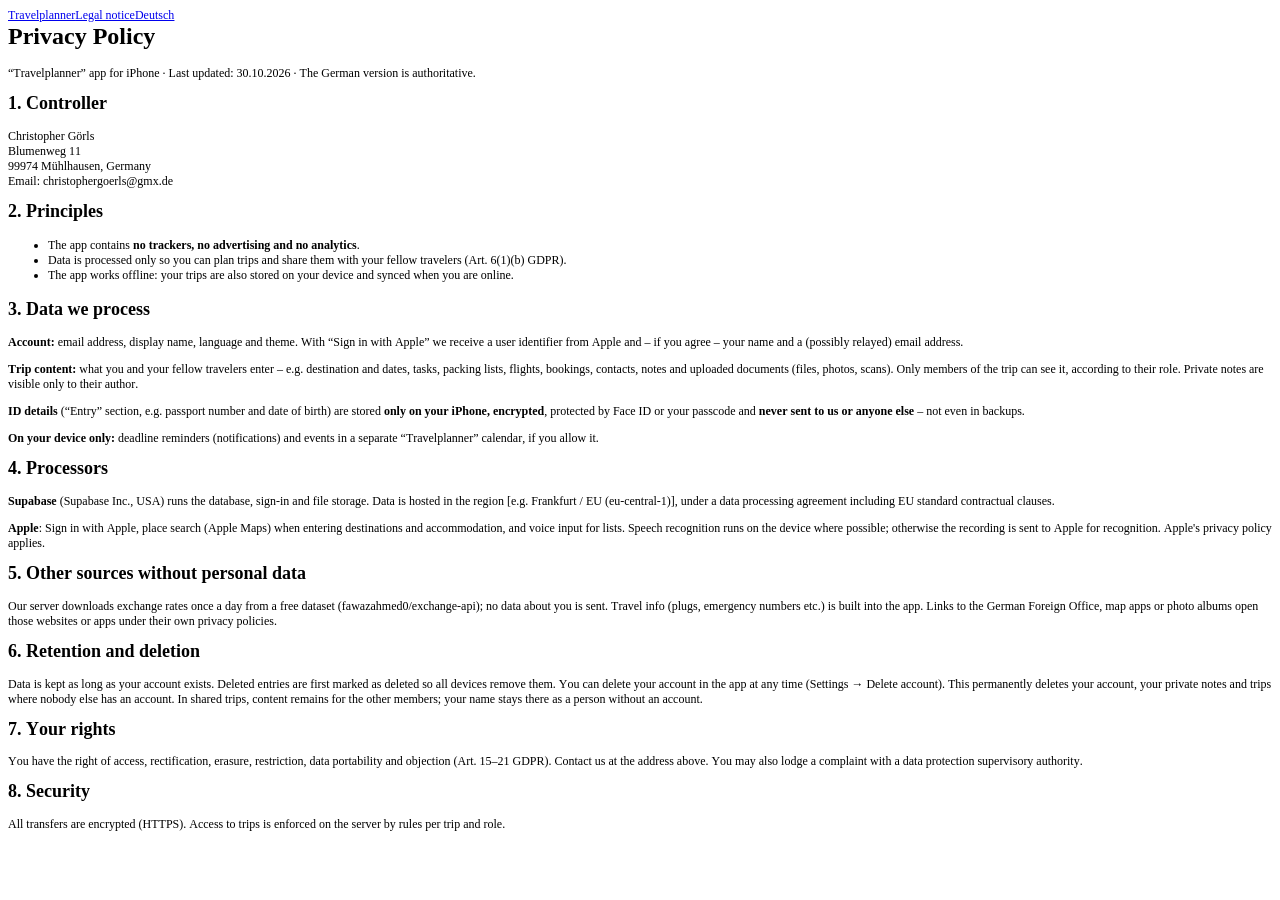
==== privacy.html @ 0bff29c4 "Add files via upload" ====
<!DOCTYPE html PUBLIC "-//W3C//DTD HTML 4.01//EN" "http://www.w3.org/TR/html4/strict.dtd">
<html>
<head>
  <meta http-equiv="Content-Type" content="text/html; charset=utf-8">
  <meta http-equiv="Content-Style-Type" content="text/css">
  <title></title>
  <meta name="Generator" content="Cocoa HTML Writer">
  <meta name="CocoaVersion" content="2685.6">
  <style type="text/css">
    p.p1 {margin: 0.0px 0.0px 0.0px 0.0px; font: 12.0px Times; color: #0000e9; -webkit-text-stroke: #0000e9}
    p.p3 {margin: 0.0px 0.0px 12.0px 0.0px; font: 12.0px Times; -webkit-text-stroke: #000000}
    li.li5 {margin: 0.0px 0.0px 0.0px 0.0px; font: 12.0px Times; -webkit-text-stroke: #000000}
    span.s1 {text-decoration: underline ; font-kerning: none}
    span.s2 {font-kerning: none}
    span.s3 {-webkit-text-stroke: 0px #000000}
    span.s4 {font: 12.0px 'Times New Roman'; font-kerning: none}
    ul.ul1 {list-style-type: disc}
  </style>
</head>
<body>
<p class="p1"><span class="s1"><a href="file:///Users/chrisse/Developer/travelplaner/legal/index.html">Travelplanner</a><a href="file:///Users/chrisse/Developer/travelplaner/legal/impressum.html">Legal notice</a><a href="file:///Users/chrisse/Developer/travelplaner/legal/datenschutz.html">Deutsch</a></span></p>
<h1 style="margin: 0.0px 0.0px 16.1px 0.0px; font: 24.0px Times; -webkit-text-stroke: #000000"><span class="s2"><b>Privacy Policy</b></span></h1>
<p class="p3"><span class="s2">“Travelplanner” app for iPhone · Last updated: 30.10.2026 · The German version is authoritative.</span></p>
<h2 style="margin: 0.0px 0.0px 14.9px 0.0px; font: 18.0px Times; -webkit-text-stroke: #000000"><span class="s2"><b>1. Controller</b></span></h2>
<p class="p3"><span class="s2">Christopher Görls<br>
Blumenweg 11<br>
99974 Mühlhausen, Germany<br>
Email: christophergoerls@gmx.de</span></p>
<h2 style="margin: 0.0px 0.0px 14.9px 0.0px; font: 18.0px Times; -webkit-text-stroke: #000000"><span class="s2"><b>2. Principles</b></span></h2>
<ul class="ul1">
  <li class="li5"><span class="s3"></span><span class="s2">The app contains <b>no trackers, no advertising and no analytics</b>.</span></li>
  <li class="li5"><span class="s3"></span><span class="s2">Data is processed only so you can plan trips and share them with your fellow travelers (Art. 6(1)(b) GDPR).</span></li>
  <li class="li5"><span class="s3"></span><span class="s2">The app works offline: your trips are also stored on your device and synced when you are online.</span></li>
</ul>
<h2 style="margin: 0.0px 0.0px 14.9px 0.0px; font: 18.0px Times; -webkit-text-stroke: #000000"><span class="s2"><b>3. Data we process</b></span></h2>
<p class="p3"><span class="s2"><b>Account:</b> email address, display name, language and theme. With “Sign in with Apple” we receive a user identifier from Apple and – if you agree – your name and a (possibly relayed) email address.</span></p>
<p class="p3"><span class="s2"><b>Trip content:</b> what you and your fellow travelers enter – e.g. destination and dates, tasks, packing lists, flights, bookings, contacts, notes and uploaded documents (files, photos, scans). Only members of the trip can see it, according to their role. Private notes are visible only to their author.</span></p>
<p class="p3"><span class="s2"><b>ID details</b> (“Entry” section, e.g. passport number and date of birth) are stored <b>only on your iPhone, encrypted</b>, protected by Face ID or your passcode and <b>never sent to us or anyone else</b> – not even in backups.</span></p>
<p class="p3"><span class="s2"><b>On your device only:</b> deadline reminders (notifications) and events in a separate “Travelplanner” calendar, if you allow it.</span></p>
<h2 style="margin: 0.0px 0.0px 14.9px 0.0px; font: 18.0px Times; -webkit-text-stroke: #000000"><span class="s2"><b>4. Processors</b></span></h2>
<p class="p3"><span class="s2"><b>Supabase</b> (Supabase Inc., USA) runs the database, sign-in and file storage. Data is hosted in the region [e.g. Frankfurt / EU (eu-central-1)], under a data processing agreement including EU standard contractual clauses.</span></p>
<p class="p3"><span class="s2"><b>Apple</b>: Sign in with Apple, place search (Apple Maps) when entering destinations and accommodation, and voice input for lists. Speech recognition runs on the device where possible; otherwise the recording is sent to Apple for recognition. Apple's privacy policy applies.</span></p>
<h2 style="margin: 0.0px 0.0px 14.9px 0.0px; font: 18.0px Times; -webkit-text-stroke: #000000"><span class="s2"><b>5. Other sources without personal data</b></span></h2>
<p class="p3"><span class="s2">Our server downloads exchange rates once a day from a free dataset (fawazahmed0/exchange-api); no data about you is sent. Travel info (plugs, emergency numbers etc.) is built into the app. Links to the German Foreign Office, map apps or photo albums open those websites or apps under their own privacy policies.</span></p>
<h2 style="margin: 0.0px 0.0px 14.9px 0.0px; font: 18.0px Times; -webkit-text-stroke: #000000"><span class="s2"><b>6. Retention and deletion</b></span></h2>
<p class="p3"><span class="s2">Data is kept as long as your account exists. Deleted entries are first marked as deleted so all devices remove them. You can delete your account in the app at any time (Settings </span><span class="s4">→</span><span class="s2"> Delete account). This permanently deletes your account, your private notes and trips where nobody else has an account. In shared trips, content remains for the other members; your name stays there as a person without an account.</span></p>
<h2 style="margin: 0.0px 0.0px 14.9px 0.0px; font: 18.0px Times; -webkit-text-stroke: #000000"><span class="s2"><b>7. Your rights</b></span></h2>
<p class="p3"><span class="s2">You have the right of access, rectification, erasure, restriction, data portability and objection (Art. 15–21 GDPR). Contact us at the address above. You may also lodge a complaint with a data protection supervisory authority.</span></p>
<h2 style="margin: 0.0px 0.0px 14.9px 0.0px; font: 18.0px Times; -webkit-text-stroke: #000000"><span class="s2"><b>8. Security</b></span></h2>
<p class="p3"><span class="s2">All transfers are encrypted (HTTPS). Access to trips is enforced on the server by rules per trip and role.</span></p>
</body>
</html>
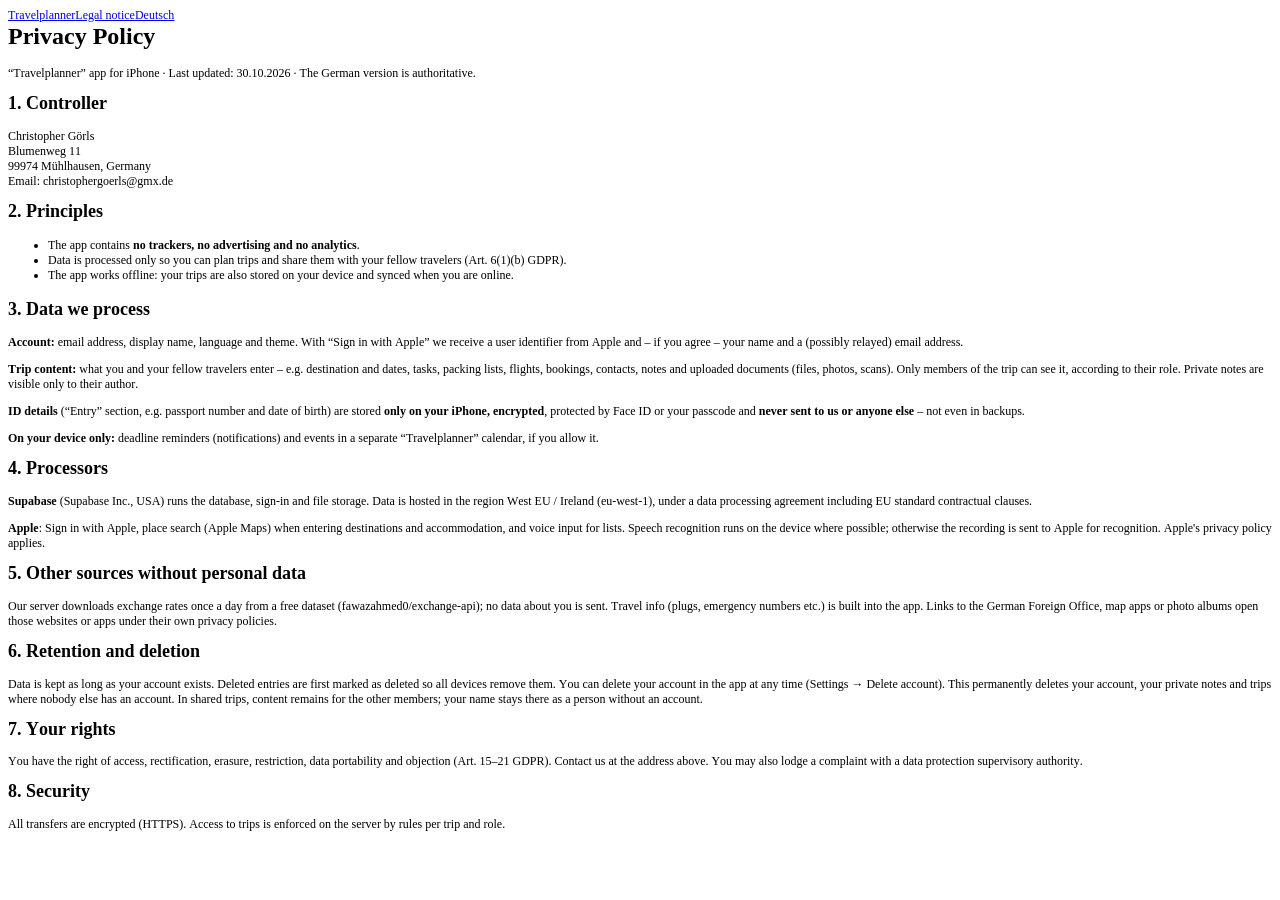
==== commit cd9dbb42: "Add files via upload" ====
--- a/privacy.html
+++ b/privacy.html
@@ -38,7 +38,7 @@
 <p class="p3"><span class="s2"><b>ID details</b> (“Entry” section, e.g. passport number and date of birth) are stored <b>only on your iPhone, encrypted</b>, protected by Face ID or your passcode and <b>never sent to us or anyone else</b> – not even in backups.</span></p>
 <p class="p3"><span class="s2"><b>On your device only:</b> deadline reminders (notifications) and events in a separate “Travelplanner” calendar, if you allow it.</span></p>
 <h2 style="margin: 0.0px 0.0px 14.9px 0.0px; font: 18.0px Times; -webkit-text-stroke: #000000"><span class="s2"><b>4. Processors</b></span></h2>
-<p class="p3"><span class="s2"><b>Supabase</b> (Supabase Inc., USA) runs the database, sign-in and file storage. Data is hosted in the region [e.g. Frankfurt / EU (eu-central-1)], under a data processing agreement including EU standard contractual clauses.</span></p>
+<p class="p3"><span class="s2"><b>Supabase</b> (Supabase Inc., USA) runs the database, sign-in and file storage. Data is hosted in the region West EU / Ireland (eu-west-1), under a data processing agreement including EU standard contractual clauses.</span></p>
 <p class="p3"><span class="s2"><b>Apple</b>: Sign in with Apple, place search (Apple Maps) when entering destinations and accommodation, and voice input for lists. Speech recognition runs on the device where possible; otherwise the recording is sent to Apple for recognition. Apple's privacy policy applies.</span></p>
 <h2 style="margin: 0.0px 0.0px 14.9px 0.0px; font: 18.0px Times; -webkit-text-stroke: #000000"><span class="s2"><b>5. Other sources without personal data</b></span></h2>
 <p class="p3"><span class="s2">Our server downloads exchange rates once a day from a free dataset (fawazahmed0/exchange-api); no data about you is sent. Travel info (plugs, emergency numbers etc.) is built into the app. Links to the German Foreign Office, map apps or photo albums open those websites or apps under their own privacy policies.</span></p>
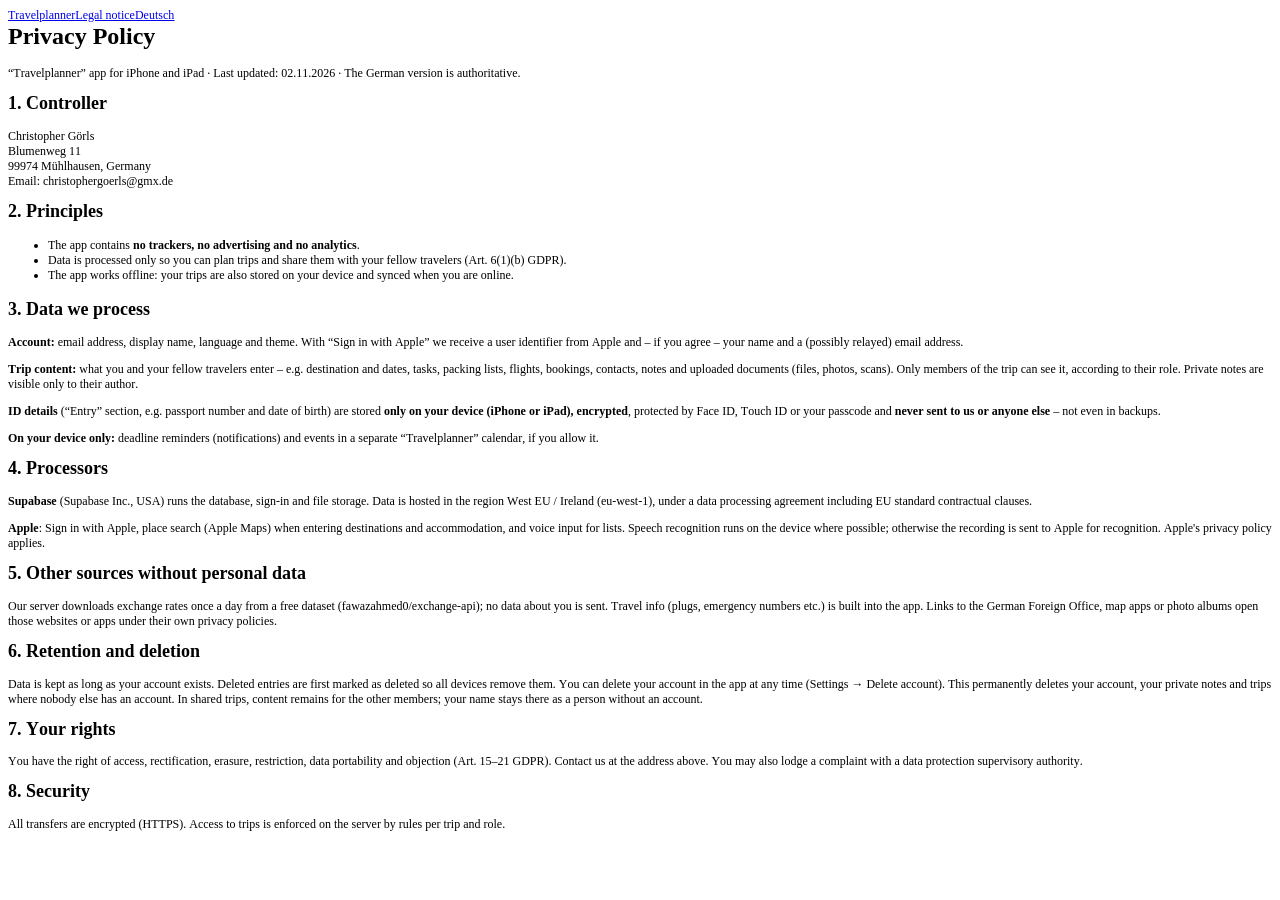
==== commit bbdcf138: "Add files via upload" ====
--- a/privacy.html
+++ b/privacy.html
@@ -20,7 +20,7 @@
 <body>
 <p class="p1"><span class="s1"><a href="file:///Users/chrisse/Developer/travelplaner/legal/index.html">Travelplanner</a><a href="file:///Users/chrisse/Developer/travelplaner/legal/impressum.html">Legal notice</a><a href="file:///Users/chrisse/Developer/travelplaner/legal/datenschutz.html">Deutsch</a></span></p>
 <h1 style="margin: 0.0px 0.0px 16.1px 0.0px; font: 24.0px Times; -webkit-text-stroke: #000000"><span class="s2"><b>Privacy Policy</b></span></h1>
-<p class="p3"><span class="s2">“Travelplanner” app for iPhone · Last updated: 30.10.2026 · The German version is authoritative.</span></p>
+<p class="p3"><span class="s2">“Travelplanner” app for iPhone and iPad · Last updated: 02.11.2026 · The German version is authoritative.</span></p>
 <h2 style="margin: 0.0px 0.0px 14.9px 0.0px; font: 18.0px Times; -webkit-text-stroke: #000000"><span class="s2"><b>1. Controller</b></span></h2>
 <p class="p3"><span class="s2">Christopher Görls<br>
 Blumenweg 11<br>
@@ -35,7 +35,7 @@
 <h2 style="margin: 0.0px 0.0px 14.9px 0.0px; font: 18.0px Times; -webkit-text-stroke: #000000"><span class="s2"><b>3. Data we process</b></span></h2>
 <p class="p3"><span class="s2"><b>Account:</b> email address, display name, language and theme. With “Sign in with Apple” we receive a user identifier from Apple and – if you agree – your name and a (possibly relayed) email address.</span></p>
 <p class="p3"><span class="s2"><b>Trip content:</b> what you and your fellow travelers enter – e.g. destination and dates, tasks, packing lists, flights, bookings, contacts, notes and uploaded documents (files, photos, scans). Only members of the trip can see it, according to their role. Private notes are visible only to their author.</span></p>
-<p class="p3"><span class="s2"><b>ID details</b> (“Entry” section, e.g. passport number and date of birth) are stored <b>only on your iPhone, encrypted</b>, protected by Face ID or your passcode and <b>never sent to us or anyone else</b> – not even in backups.</span></p>
+<p class="p3"><span class="s2"><b>ID details</b> (“Entry” section, e.g. passport number and date of birth) are stored <b>only on your device (iPhone or iPad), encrypted</b>, protected by Face ID, Touch ID or your passcode and <b>never sent to us or anyone else</b> – not even in backups.</span></p>
 <p class="p3"><span class="s2"><b>On your device only:</b> deadline reminders (notifications) and events in a separate “Travelplanner” calendar, if you allow it.</span></p>
 <h2 style="margin: 0.0px 0.0px 14.9px 0.0px; font: 18.0px Times; -webkit-text-stroke: #000000"><span class="s2"><b>4. Processors</b></span></h2>
 <p class="p3"><span class="s2"><b>Supabase</b> (Supabase Inc., USA) runs the database, sign-in and file storage. Data is hosted in the region West EU / Ireland (eu-west-1), under a data processing agreement including EU standard contractual clauses.</span></p>
